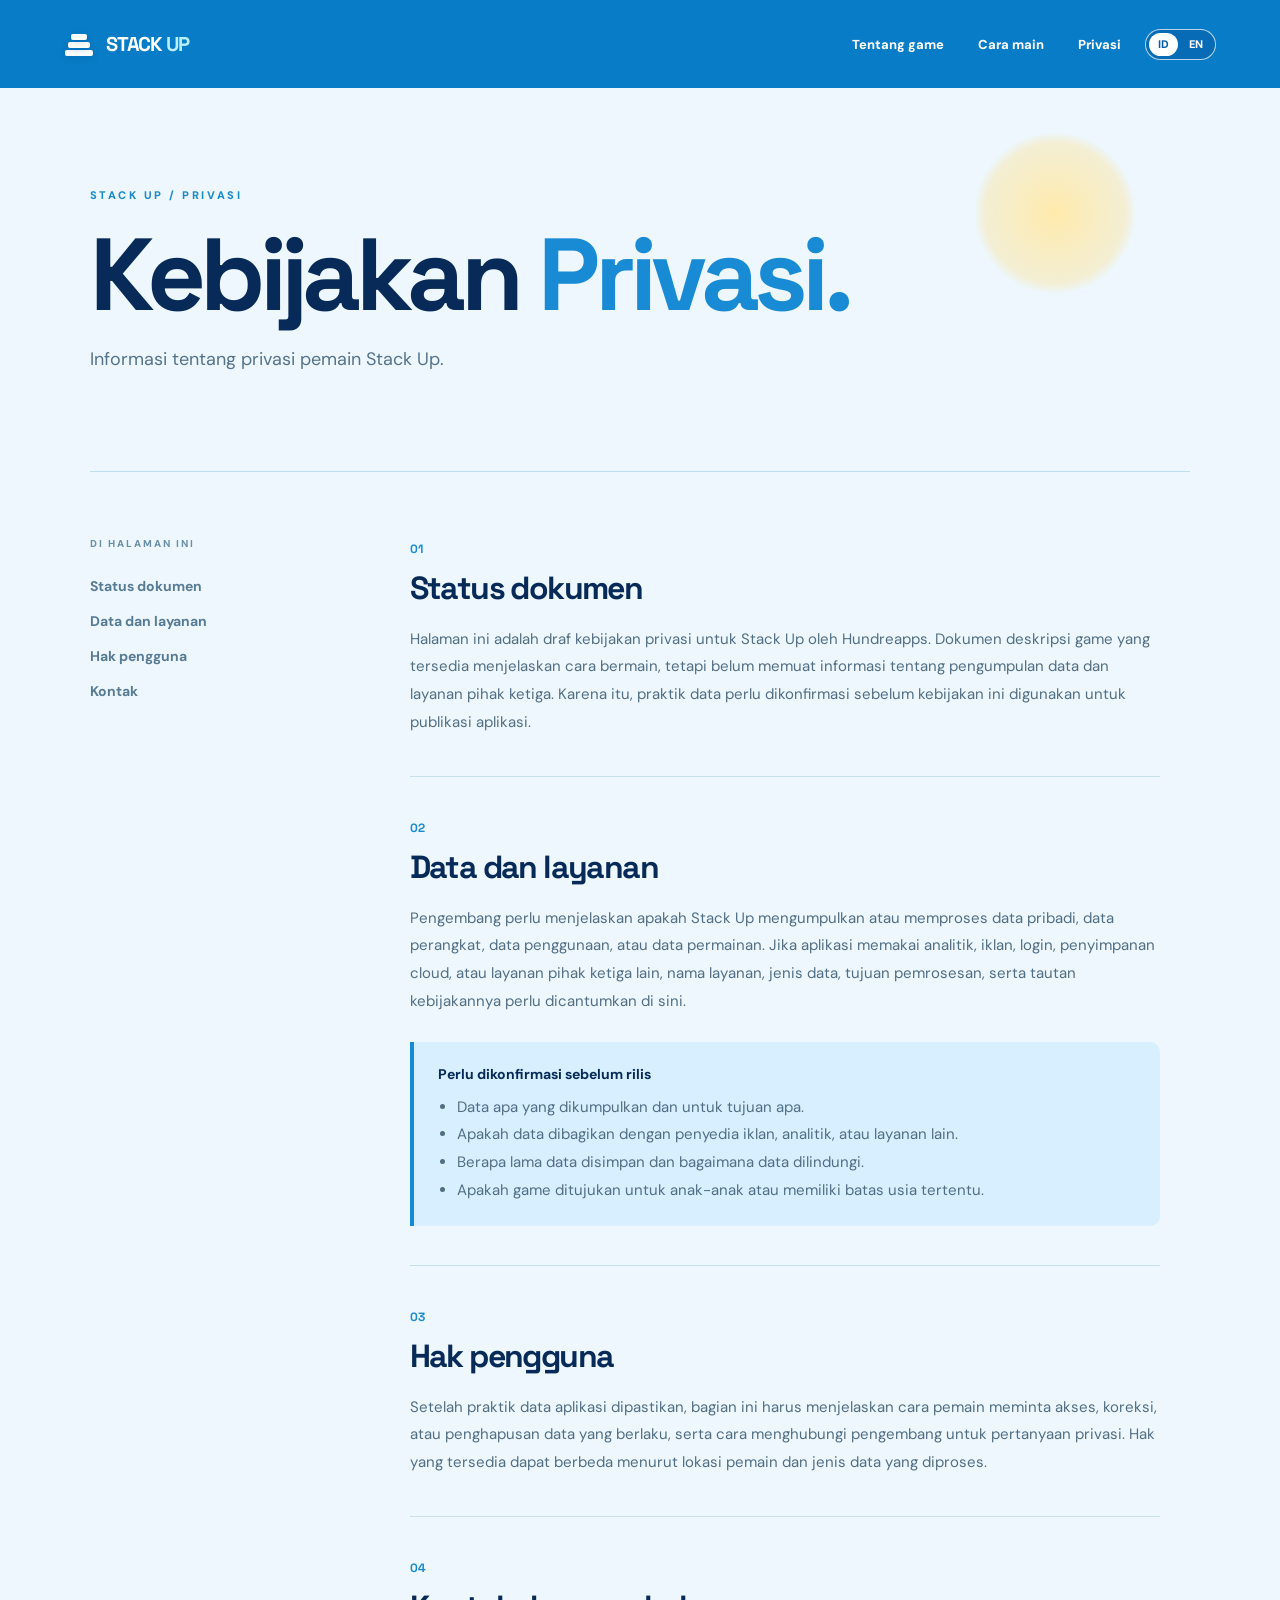
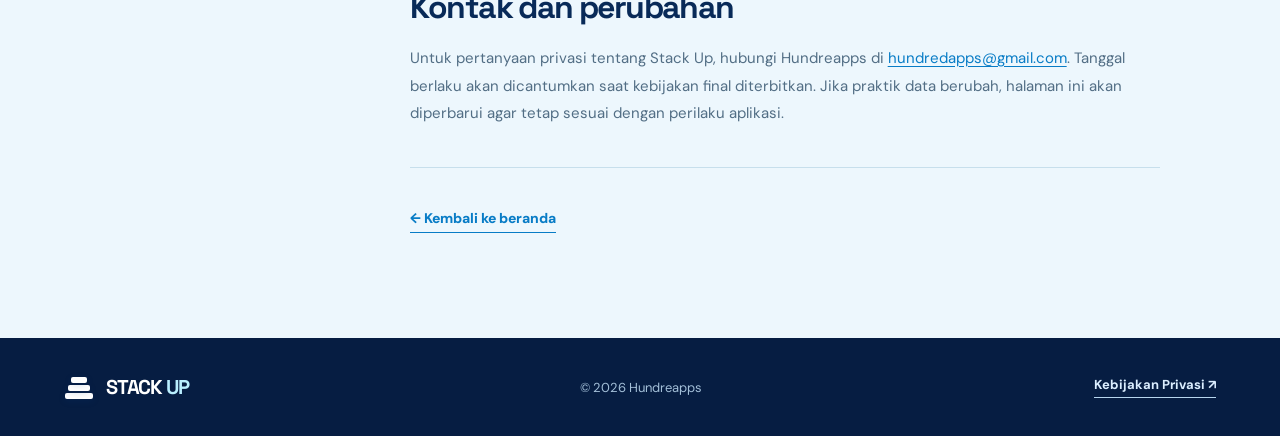
==== privacy-policy.html @ 64ad9313 "first" ====
<!doctype html>
<html lang="id">
  <head>
    <meta charset="utf-8" />
    <meta name="viewport" content="width=device-width, initial-scale=1" />
    <meta name="theme-color" content="#0b77c8" />
    <meta name="description" content="Informasi kebijakan privasi untuk game Stack Up." />
    <title>Kebijakan Privasi — Stack Up</title>
    <link rel="icon" href="./favicon.svg" type="image/svg+xml" />
    <link rel="preconnect" href="https://fonts.googleapis.com" />
    <link rel="preconnect" href="https://fonts.gstatic.com" crossorigin />
    <link href="https://fonts.googleapis.com/css2?family=DM+Sans:wght@400;500;600;700;800&family=Space+Grotesk:wght@500;600;700&display=swap" rel="stylesheet" />
    <link rel="stylesheet" href="./styles.css" />
    <script src="./main.js" defer></script>
  </head>
  <body class="policy-page">
    <header class="site-header"><a class="brand" href="./index.html" aria-label="Stack Up, kembali ke beranda" data-i18n-aria="homeLabel"><span class="brand-symbol" aria-hidden="true"><i></i><i></i><i></i></span><span>STACK <b>UP</b></span></a><div class="header-actions"><nav aria-label="Navigasi utama" data-i18n-aria="navLabel"><a href="./index.html#tentang" data-i18n="navAbout">Tentang game</a><a href="./index.html#cara-main" data-i18n="navHow">Cara main</a><a href="./privacy-policy.html" aria-current="page" data-i18n="navPrivacy">Privasi</a></nav><div class="language-switch" role="group" aria-label="Pilih bahasa" data-i18n-aria="languageLabel"><button type="button" data-language="id" aria-pressed="true">ID</button><button type="button" data-language="en" aria-pressed="false">EN</button></div></div></header>
    <main class="policy-main">
      <div class="policy-hero"><span class="eyebrow" data-i18n="policyEyebrow">STACK UP / PRIVASI</span><h1 data-i18n-html="policyHeading">Kebijakan <em>Privasi.</em></h1><p data-i18n="policyIntro">Informasi tentang privasi pemain Stack Up.</p></div>
      <div class="policy-layout"><aside class="policy-aside"><span data-i18n="policyToc">DI HALAMAN INI</span><a href="#status" data-i18n="statusTitle">Status dokumen</a><a href="#data" data-i18n="dataTitle">Data dan layanan</a><a href="#hak" data-i18n="rightsTitle">Hak pengguna</a><a href="#kontak" data-i18n="contactTitle">Kontak</a></aside><div class="policy-content">
        <section id="status"><span class="policy-number">01</span><h2 data-i18n="statusTitle">Status dokumen</h2><p data-i18n="statusBody">Halaman ini adalah draf kebijakan privasi untuk Stack Up oleh Hundreapps. Dokumen deskripsi game yang tersedia menjelaskan cara bermain, tetapi belum memuat informasi tentang pengumpulan data dan layanan pihak ketiga. Karena itu, praktik data perlu dikonfirmasi sebelum kebijakan ini digunakan untuk publikasi aplikasi.</p></section>
        <section id="data"><span class="policy-number">02</span><h2 data-i18n="dataTitle">Data dan layanan</h2><p data-i18n="dataBody">Pengembang perlu menjelaskan apakah Stack Up mengumpulkan atau memproses data pribadi, data perangkat, data penggunaan, atau data permainan. Jika aplikasi memakai analitik, iklan, login, penyimpanan cloud, atau layanan pihak ketiga lain, nama layanan, jenis data, tujuan pemrosesan, serta tautan kebijakannya perlu dicantumkan di sini.</p><div class="policy-callout"><strong data-i18n="verifyTitle">Perlu dikonfirmasi sebelum rilis</strong><ul><li data-i18n="verify1">Data apa yang dikumpulkan dan untuk tujuan apa.</li><li data-i18n="verify2">Apakah data dibagikan dengan penyedia iklan, analitik, atau layanan lain.</li><li data-i18n="verify3">Berapa lama data disimpan dan bagaimana data dilindungi.</li><li data-i18n="verify4">Apakah game ditujukan untuk anak-anak atau memiliki batas usia tertentu.</li></ul></div></section>
        <section id="hak"><span class="policy-number">03</span><h2 data-i18n="rightsTitle">Hak pengguna</h2><p data-i18n="rightsBody">Setelah praktik data aplikasi dipastikan, bagian ini harus menjelaskan cara pemain meminta akses, koreksi, atau penghapusan data yang berlaku, serta cara menghubungi pengembang untuk pertanyaan privasi. Hak yang tersedia dapat berbeda menurut lokasi pemain dan jenis data yang diproses.</p></section>
        <section id="kontak"><span class="policy-number">04</span><h2 data-i18n="contactHeading">Kontak dan perubahan</h2><p data-i18n-html="contactBody">Untuk pertanyaan privasi tentang Stack Up, hubungi Hundreapps di <a class="inline-link" href="mailto:hundredapps@gmail.com">hundredapps@gmail.com</a>. Tanggal berlaku akan dicantumkan saat kebijakan final diterbitkan. Jika praktik data berubah, halaman ini akan diperbarui agar tetap sesuai dengan perilaku aplikasi.</p></section>
        <a class="back-link" href="./index.html" data-i18n="backHome">← Kembali ke beranda</a>
      </div></div>
    </main>
    <footer class="site-footer"><a class="brand" href="./index.html"><span class="brand-symbol" aria-hidden="true"><i></i><i></i><i></i></span><span>STACK <b>UP</b></span></a><span>© <span id="year">2026</span> Hundreapps</span><a href="./privacy-policy.html"><span data-i18n="privacyFooter">Kebijakan Privasi</span> <span aria-hidden="true">↗</span></a></footer>
  </body>
</html>
---- styles.css ----
:root{--night:#082a58;--deep:#061d42;--blue:#086fbe;--sky:#1ea4ed;--ice:#dff5ff;--sun:#ffe08c;--paper:#f1f8fb;--muted:#58738b;font-family:'DM Sans',Arial,sans-serif;color:var(--night);background:var(--paper);font-synthesis:none}*{box-sizing:border-box}html{scroll-behavior:smooth}body{margin:0;min-width:320px}a{color:inherit;text-decoration:none}button{font:inherit}::selection{background:var(--sun);color:var(--deep)}.sr-only{position:absolute;width:1px;height:1px;padding:0;margin:-1px;overflow:hidden;clip:rect(0,0,0,0);white-space:nowrap;border:0}.site-header{height:88px;display:flex;justify-content:space-between;align-items:center;padding:0 clamp(24px,5vw,84px);position:relative;z-index:5}.hero-header{position:absolute;left:0;top:0;width:100%;color:#fff;text-shadow:0 2px 12px #06508e85}.brand{display:inline-flex;align-items:center;gap:12px;font-family:'Space Grotesk',Arial,sans-serif;font-weight:700;font-size:20px;letter-spacing:-1.2px;white-space:nowrap}.brand b{color:#b9efff}.brand-symbol{width:30px;height:30px;position:relative;display:inline-block}.brand-symbol i{position:absolute;height:6px;border-radius:2px;background:currentColor;box-shadow:0 2px 7px #003c7d30}.brand-symbol i:nth-child(1){width:28px;bottom:3px;left:1px}.brand-symbol i:nth-child(2){width:22px;bottom:11px;left:4px}.brand-symbol i:nth-child(3){width:16px;bottom:19px;left:7px}.site-header nav{display:flex;align-items:center;gap:34px;font-size:13px;font-weight:800}.site-header nav a{transition:opacity .2s}.site-header nav a:hover{opacity:.7}.poster-hero{position:relative;background:#1398e8;overflow:hidden}.poster-hero picture,.poster-hero img{display:block;width:100%}.poster-hero img{height:auto;min-height:600px;object-fit:cover;object-position:center top}.poster-hero:after{content:"";position:absolute;inset:auto 0 0;height:17%;background:linear-gradient(transparent,#061d42a0);pointer-events:none}.hero-scroll{position:absolute;z-index:2;left:clamp(24px,5vw,84px);bottom:32px;display:inline-flex;align-items:center;gap:12px;color:#fff;font-size:13px;font-weight:800;letter-spacing:.2px;text-shadow:0 2px 8px #071d42}.hero-scroll span{width:32px;height:32px;border:1px solid #ffffffa8;border-radius:50%;display:grid;place-items:center;font-size:18px}.tagline-band{min-height:82px;background:#061d42;color:#f4faff;display:flex;align-items:center;justify-content:center;gap:clamp(22px,5vw,80px);font-family:'Space Grotesk',Arial,sans-serif;font-size:clamp(13px,1.5vw,21px);font-weight:700;letter-spacing:.13em;text-align:center;padding:18px}.tagline-band i{font-style:normal;color:var(--sun)}.eyebrow{font-size:11px;font-weight:800;letter-spacing:.23em}.intro-section{max-width:1440px;margin:auto;display:grid;grid-template-columns:1fr 1fr;gap:10%;padding:135px clamp(24px,8vw,130px) 145px;background:var(--paper)}.intro-heading .eyebrow,.section-title .eyebrow{color:#0b8bd9}.intro-section h2,.steps-section h2,.closing-section h2,.policy-hero h1{font-family:'Space Grotesk',Arial,sans-serif;font-weight:700;line-height:1.04;letter-spacing:-.055em}.intro-section h2{font-size:clamp(55px,6vw,88px);margin:20px 0 0}.intro-section h2 em{font-style:normal;color:#168dcf}.intro-copy{padding-top:20px}.intro-copy p{font-size:clamp(16px,1.4vw,19px);line-height:1.85;color:#45617c;margin:0 0 20px}.intro-copy strong{color:#0879c5}.pill-link{display:inline-flex;align-items:center;gap:25px;border-radius:100px;background:#087dc8;color:#fff;padding:15px 20px;font-size:13px;font-weight:800;margin-top:13px;box-shadow:0 8px 18px #0679c42a;transition:transform .2s,box-shadow .2s}.pill-link:hover{transform:translateY(-3px);box-shadow:0 12px 22px #0679c440}.steps-section{background:linear-gradient(180deg,#d5efff 0%,#a8dafa 100%);padding:110px clamp(24px,7vw,110px) 125px;overflow:hidden}.section-title{max-width:1250px;margin:0 auto 50px}.steps-section h2{font-size:clamp(43px,4.5vw,67px);margin:17px 0 0}.steps-section h2 em{font-style:normal;color:#087cc6}.steps-grid{max-width:1250px;margin:auto;display:grid;grid-template-columns:repeat(3,1fr);gap:18px}.step-card{border:1px solid #fff9;border-radius:20px;background:#ffffffce;padding:34px 29px 37px;min-height:354px;box-shadow:0 14px 35px #0b59991c;transition:transform .2s}.step-card:hover{transform:translateY(-5px)}.step-art{height:125px;position:relative}.art-stack span,.art-cut span{display:block;position:absolute;height:25px;border-radius:4px;box-shadow:inset 0 -6px 0 #06448725}.art-stack span:nth-child(1){width:95px;left:15px;bottom:14px;background:#155caa}.art-stack span:nth-child(2){width:76px;left:25px;bottom:39px;background:#2ca3e7}.art-stack span:nth-child(3){width:56px;left:35px;bottom:64px;background:#91d9f8}.art-perfect span{width:76px;height:76px;border-radius:50%;display:grid;place-items:center;background:#ffdb7c;color:#fff;font-size:52px;text-shadow:0 3px 5px #bc842a40;box-shadow:0 8px 0 #f2ba53,0 12px 30px #f4b74960;margin:7px 0 0 24px}.art-cut span:first-child{width:95px;left:13px;bottom:28px;background:#155caa}.art-cut span:last-child{width:25px;left:91px;bottom:16px;background:#38aaf0;transform:rotate(18deg)}.step-index{color:#087cc6;font-size:10px;font-weight:800;letter-spacing:.18em}.step-card h3{font-family:'Space Grotesk',Arial,sans-serif;font-size:26px;letter-spacing:-.04em;margin:13px 0 10px}.step-card p{font-size:14px;line-height:1.75;color:#58738b;margin:0;max-width:310px}.closing-section{background:radial-gradient(circle at 50% 52%,#247fd0 0%,#0d4d98 43%,#062955 100%);color:#fff;text-align:center;padding:130px 24px 140px;position:relative;overflow:hidden;isolation:isolate}.sun-disc{position:absolute;z-index:-1;width:440px;height:440px;border-radius:50%;background:radial-gradient(circle,#ffe79a 0%,#ffdc78 48%,#f6c96c00 72%);left:50%;top:50%;transform:translate(-50%,-48%);opacity:.4}.closing-section .eyebrow{color:#ffe9a9}.closing-section h2{font-size:clamp(50px,6vw,84px);margin:24px 0}.closing-section h2 em{font-style:normal;color:#a4e7ff}.closing-section p{font-size:20px;font-weight:700;color:#e7f5ff;margin:0}.site-footer{background:#061d42;color:#dbeeff;display:flex;align-items:center;justify-content:space-between;gap:20px;padding:34px clamp(24px,5vw,84px);font-size:13px}.site-footer>span{color:#a3bfd8}.site-footer>a:last-child{font-weight:700;border-bottom:1px solid #b6d6ee;padding-bottom:4px}.site-footer .brand{color:#fff}
/* Privacy page */
.policy-page{background:#edf7fd}.policy-page .site-header{background:#087cc6;color:#fff}.policy-main{max-width:1440px;margin:auto;padding:0 clamp(24px,7vw,110px) 110px}.policy-hero{padding:95px 0 82px;border-bottom:1px solid #bfdcec;position:relative}.policy-hero:before{content:"";position:absolute;right:5%;top:45px;width:160px;height:160px;border-radius:50%;background:radial-gradient(circle,#ffeaac,#ffdf8759 62%,transparent 72%);pointer-events:none}.policy-hero .eyebrow{color:#168aca}.policy-hero h1{font-size:clamp(61px,8vw,105px);margin:18px 0}.policy-hero h1 em{font-style:normal;color:#188bd4}.policy-hero>p{color:#56738b;font-size:18px}.policy-layout{display:grid;grid-template-columns:210px 1fr;gap:10%;padding-top:65px}.policy-aside{display:flex;flex-direction:column;align-items:start;gap:17px;align-self:start;position:sticky;top:30px}.policy-aside>span{font-size:10px;font-weight:800;letter-spacing:.2em;color:#698fa9;margin-bottom:10px}.policy-aside a{font-size:14px;font-weight:700;color:#587b95}.policy-aside a:hover{color:#087cc6}.policy-content{max-width:750px}.policy-content section{scroll-margin-top:30px;padding-bottom:39px;margin-bottom:39px;border-bottom:1px solid #c7dfec}.policy-number{font-family:'Space Grotesk',Arial,sans-serif;font-size:12px;font-weight:700;color:#168bcf}.policy-content h2{font-family:'Space Grotesk',Arial,sans-serif;font-size:32px;letter-spacing:-.05em;margin:10px 0 18px}.policy-content p,.policy-content li{font-size:15px;line-height:1.85;color:#526e85}.policy-content p{margin:0}.policy-callout{background:#d7efff;border-left:4px solid #168bd3;padding:21px 24px;margin-top:26px;border-radius:0 10px 10px 0}.policy-callout strong{font-size:14px}.policy-callout ul{margin:10px 0 0;padding-left:19px}.inline-link{text-decoration:underline;text-underline-offset:3px;color:#087cc6}.back-link{font-size:14px;font-weight:800;border-bottom:1px solid currentColor;padding-bottom:5px;color:#087cc6}
@media(max-width:900px){.intro-section{gap:6%;padding-top:95px;padding-bottom:105px}.steps-grid{gap:12px}.step-card{padding:25px 20px}.policy-layout{grid-template-columns:160px 1fr;gap:7%}}
@media(max-width:700px){.site-header{height:68px;padding:0 20px}.brand{font-size:17px;gap:8px}.brand-symbol{transform:scale(.8);transform-origin:left center;width:25px}.site-header nav{gap:18px;font-size:12px}.site-header nav a:first-child{display:none}.poster-hero img{min-height:0;width:100%;height:auto}.hero-scroll{left:20px;bottom:18px;font-size:11px}.hero-scroll span{width:27px;height:27px}.tagline-band{min-height:62px;gap:14px;font-size:11px;letter-spacing:.07em}.intro-section{display:block;padding:82px 24px 88px}.intro-section h2{font-size:59px}.intro-copy{padding-top:25px}.intro-copy p{font-size:16px}.steps-section{padding:85px 24px 95px}.steps-section h2{font-size:45px}.steps-grid{grid-template-columns:1fr}.step-card{min-height:270px;padding:25px 27px}.step-art{height:95px}.closing-section{padding:105px 24px 115px}.closing-section h2{font-size:51px}.closing-section p{font-size:17px}.site-footer{padding:30px 24px;flex-wrap:wrap}.site-footer>span{order:3;width:100%}.policy-main{padding:0 24px 80px}.policy-hero{padding:75px 0 60px}.policy-hero:before{width:115px;height:115px;right:0}.policy-hero h1{font-size:62px}.policy-layout{display:block;padding-top:35px}.policy-aside{position:static;flex-direction:row;flex-wrap:wrap;gap:12px 19px;padding-bottom:38px}.policy-aside>span{width:100%;margin-bottom:0}.policy-aside a{font-size:12px}.policy-content h2{font-size:29px}}
@media(prefers-reduced-motion:reduce){html{scroll-behavior:auto}.pill-link,.step-card{transition:none}}
.poster-hero img{min-height:0}
.header-actions{display:flex;align-items:center;gap:24px}.language-switch{display:inline-flex;align-items:center;gap:2px;padding:3px;border:1px solid #ffffffb8;border-radius:100px;background:#075ba57d;white-space:nowrap}.language-switch button{border:0;border-radius:100px;background:transparent;color:#fff;padding:6px 9px;font-size:11px;font-weight:800;line-height:1;cursor:pointer}.language-switch button[aria-pressed="true"]{background:#fff;color:#075caa}.language-switch button:focus-visible{outline:2px solid #ffe08c;outline-offset:2px}
@media(max-width:700px){.header-actions{gap:10px}.site-header nav{gap:12px;font-size:11px}.language-switch button{padding:5px 7px;font-size:10px}}
@media(max-width:380px){.site-header{padding:0 12px}.site-header nav a:nth-child(2){display:none}}
.hero-scroll span[aria-hidden="true"]{flex:none}.hero-scroll span[data-i18n]{display:inline;width:auto;height:auto;border:0;border-radius:0;white-space:nowrap;font-size:inherit}
@media(max-width:700px){.tagline-band{flex-wrap:wrap;gap:8px 12px;padding:14px 18px}}
@media(max-width:380px){.tagline-band{font-size:10px;gap:7px 9px}}
@media(max-width:700px){.tagline-band{display:grid;grid-template-columns:max-content 12px max-content;justify-content:center;align-items:center;column-gap:10px;row-gap:8px}.tagline-band i:nth-child(4){display:none}}
.steps-grid{grid-template-columns:repeat(4,minmax(0,1fr))}.art-focus span{position:absolute;display:block;border-radius:50%}.art-focus span:nth-child(1){width:86px;height:86px;left:18px;top:10px;border:9px solid #2b9fe0;box-shadow:0 10px 22px #0b77c832}.art-focus span:nth-child(2){width:48px;height:48px;left:37px;top:29px;border:8px solid #165caa}.art-focus span:nth-child(3){width:16px;height:16px;left:53px;top:45px;background:#ffcf66}
@media(max-width:1100px){.steps-grid{grid-template-columns:repeat(2,minmax(0,1fr))}}
@media(max-width:700px){.steps-grid{grid-template-columns:1fr}}
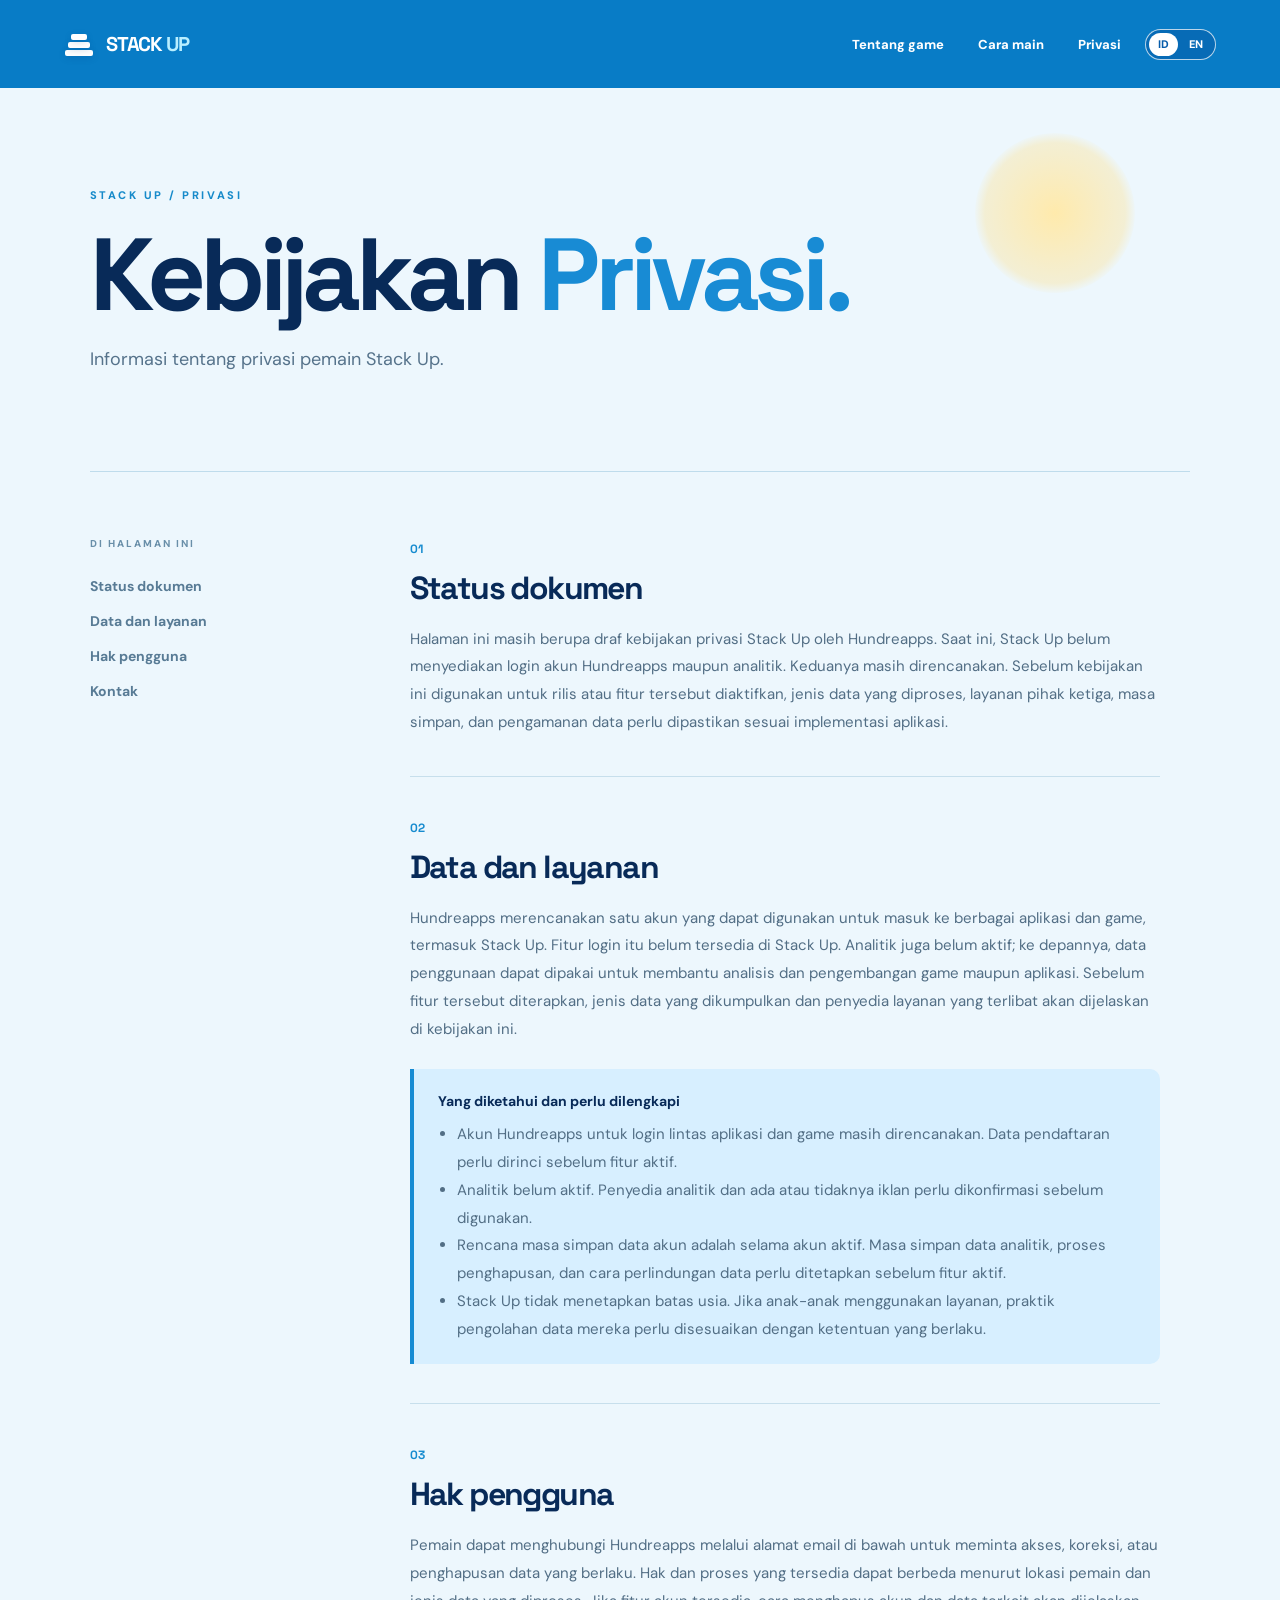
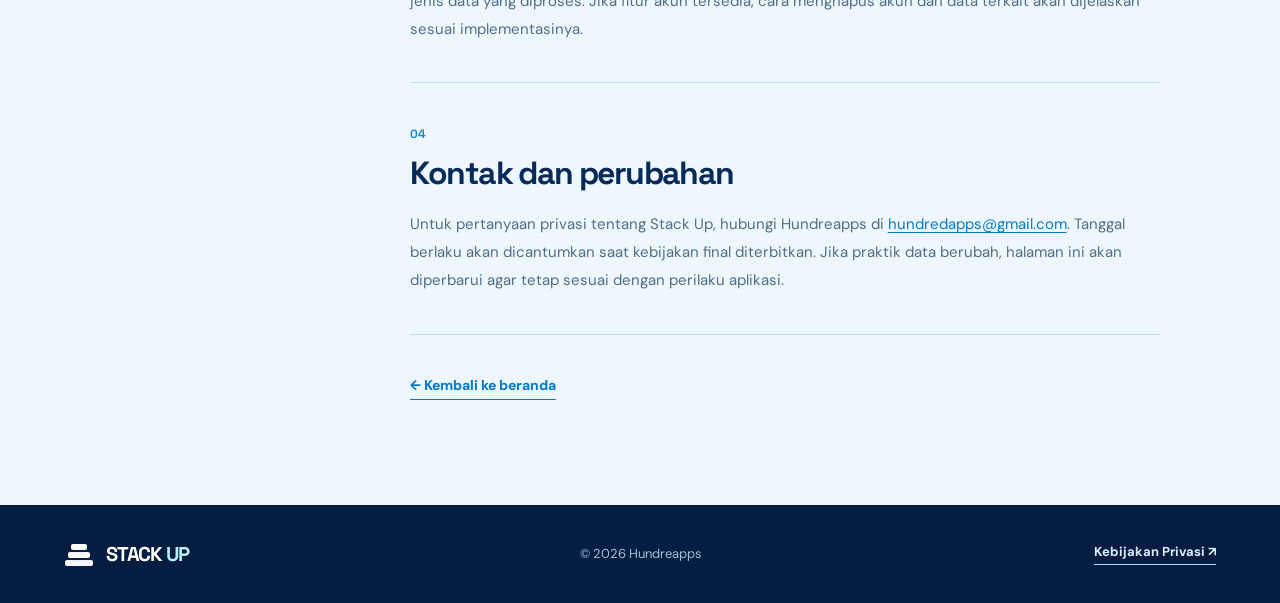
==== commit ac03b5f6: "update privacy" ====
--- a/privacy-policy.html
+++ b/privacy-policy.html
@@ -5,6 +5,19 @@
     <meta name="viewport" content="width=device-width, initial-scale=1" />
     <meta name="theme-color" content="#0b77c8" />
     <meta name="description" content="Informasi kebijakan privasi untuk game Stack Up." />
+    <link rel="canonical" href="https://stackup-website.vercel.app/privacy-policy.html" />
+    <meta property="og:type" content="website" />
+    <meta property="og:site_name" content="Stack Up" />
+    <meta property="og:url" content="https://stackup-website.vercel.app/privacy-policy.html" />
+    <meta property="og:title" content="Kebijakan Privasi — Stack Up" />
+    <meta property="og:description" content="Informasi privasi untuk pemain Stack Up." />
+    <meta property="og:image" content="https://stackup-website.vercel.app/assets/stack-up-share-square.png" />
+    <meta property="og:image:type" content="image/png" />
+    <meta property="og:image:width" content="1254" />
+    <meta property="og:image:height" content="1254" />
+    <meta property="og:image:alt" content="Logo Stack Up berwarna biru di atas latar langit cerah." />
+    <meta name="twitter:card" content="summary_large_image" />
+    <meta name="twitter:image" content="https://stackup-website.vercel.app/assets/stack-up-share-square.png" />
     <title>Kebijakan Privasi — Stack Up</title>
     <link rel="icon" href="./favicon.svg" type="image/svg+xml" />
     <link rel="preconnect" href="https://fonts.googleapis.com" />
@@ -18,9 +31,9 @@
     <main class="policy-main">
       <div class="policy-hero"><span class="eyebrow" data-i18n="policyEyebrow">STACK UP / PRIVASI</span><h1 data-i18n-html="policyHeading">Kebijakan <em>Privasi.</em></h1><p data-i18n="policyIntro">Informasi tentang privasi pemain Stack Up.</p></div>
       <div class="policy-layout"><aside class="policy-aside"><span data-i18n="policyToc">DI HALAMAN INI</span><a href="#status" data-i18n="statusTitle">Status dokumen</a><a href="#data" data-i18n="dataTitle">Data dan layanan</a><a href="#hak" data-i18n="rightsTitle">Hak pengguna</a><a href="#kontak" data-i18n="contactTitle">Kontak</a></aside><div class="policy-content">
-        <section id="status"><span class="policy-number">01</span><h2 data-i18n="statusTitle">Status dokumen</h2><p data-i18n="statusBody">Halaman ini adalah draf kebijakan privasi untuk Stack Up oleh Hundreapps. Dokumen deskripsi game yang tersedia menjelaskan cara bermain, tetapi belum memuat informasi tentang pengumpulan data dan layanan pihak ketiga. Karena itu, praktik data perlu dikonfirmasi sebelum kebijakan ini digunakan untuk publikasi aplikasi.</p></section>
-        <section id="data"><span class="policy-number">02</span><h2 data-i18n="dataTitle">Data dan layanan</h2><p data-i18n="dataBody">Pengembang perlu menjelaskan apakah Stack Up mengumpulkan atau memproses data pribadi, data perangkat, data penggunaan, atau data permainan. Jika aplikasi memakai analitik, iklan, login, penyimpanan cloud, atau layanan pihak ketiga lain, nama layanan, jenis data, tujuan pemrosesan, serta tautan kebijakannya perlu dicantumkan di sini.</p><div class="policy-callout"><strong data-i18n="verifyTitle">Perlu dikonfirmasi sebelum rilis</strong><ul><li data-i18n="verify1">Data apa yang dikumpulkan dan untuk tujuan apa.</li><li data-i18n="verify2">Apakah data dibagikan dengan penyedia iklan, analitik, atau layanan lain.</li><li data-i18n="verify3">Berapa lama data disimpan dan bagaimana data dilindungi.</li><li data-i18n="verify4">Apakah game ditujukan untuk anak-anak atau memiliki batas usia tertentu.</li></ul></div></section>
-        <section id="hak"><span class="policy-number">03</span><h2 data-i18n="rightsTitle">Hak pengguna</h2><p data-i18n="rightsBody">Setelah praktik data aplikasi dipastikan, bagian ini harus menjelaskan cara pemain meminta akses, koreksi, atau penghapusan data yang berlaku, serta cara menghubungi pengembang untuk pertanyaan privasi. Hak yang tersedia dapat berbeda menurut lokasi pemain dan jenis data yang diproses.</p></section>
+        <section id="status"><span class="policy-number">01</span><h2 data-i18n="statusTitle">Status dokumen</h2><p data-i18n="statusBody">Halaman ini masih berupa draf kebijakan privasi Stack Up oleh Hundreapps. Saat ini, Stack Up belum menyediakan login akun Hundreapps maupun analitik. Keduanya masih direncanakan. Sebelum kebijakan ini digunakan untuk rilis atau fitur tersebut diaktifkan, jenis data yang diproses, layanan pihak ketiga, masa simpan, dan pengamanan data perlu dipastikan sesuai implementasi aplikasi.</p></section>
+        <section id="data"><span class="policy-number">02</span><h2 data-i18n="dataTitle">Data dan layanan</h2><p data-i18n="dataBody">Hundreapps merencanakan satu akun yang dapat digunakan untuk masuk ke berbagai aplikasi dan game, termasuk Stack Up. Fitur login itu belum tersedia di Stack Up. Analitik juga belum aktif; ke depannya, data penggunaan dapat dipakai untuk membantu analisis dan pengembangan game maupun aplikasi. Sebelum fitur tersebut diterapkan, jenis data yang dikumpulkan dan penyedia layanan yang terlibat akan dijelaskan di kebijakan ini.</p><div class="policy-callout"><strong data-i18n="verifyTitle">Yang diketahui dan perlu dilengkapi</strong><ul><li data-i18n="verify1">Akun Hundreapps untuk login lintas aplikasi dan game masih direncanakan. Data pendaftaran perlu dirinci sebelum fitur aktif.</li><li data-i18n="verify2">Analitik belum aktif. Penyedia analitik dan ada atau tidaknya iklan perlu dikonfirmasi sebelum digunakan.</li><li data-i18n="verify3">Rencana masa simpan data akun adalah selama akun aktif. Masa simpan data analitik, proses penghapusan, dan cara perlindungan data perlu ditetapkan sebelum fitur aktif.</li><li data-i18n="verify4">Stack Up tidak menetapkan batas usia. Jika anak-anak menggunakan layanan, praktik pengolahan data mereka perlu disesuaikan dengan ketentuan yang berlaku.</li></ul></div></section>
+        <section id="hak"><span class="policy-number">03</span><h2 data-i18n="rightsTitle">Hak pengguna</h2><p data-i18n="rightsBody">Pemain dapat menghubungi Hundreapps melalui alamat email di bawah untuk meminta akses, koreksi, atau penghapusan data yang berlaku. Hak dan proses yang tersedia dapat berbeda menurut lokasi pemain dan jenis data yang diproses. Jika fitur akun tersedia, cara menghapus akun dan data terkait akan dijelaskan sesuai implementasinya.</p></section>
         <section id="kontak"><span class="policy-number">04</span><h2 data-i18n="contactHeading">Kontak dan perubahan</h2><p data-i18n-html="contactBody">Untuk pertanyaan privasi tentang Stack Up, hubungi Hundreapps di <a class="inline-link" href="mailto:hundredapps@gmail.com">hundredapps@gmail.com</a>. Tanggal berlaku akan dicantumkan saat kebijakan final diterbitkan. Jika praktik data berubah, halaman ini akan diperbarui agar tetap sesuai dengan perilaku aplikasi.</p></section>
         <a class="back-link" href="./index.html" data-i18n="backHome">← Kembali ke beranda</a>
       </div></div>
--- a/styles.css
+++ b/styles.css
@@ -15,3 +15,5 @@
 .steps-grid{grid-template-columns:repeat(4,minmax(0,1fr))}.art-focus span{position:absolute;display:block;border-radius:50%}.art-focus span:nth-child(1){width:86px;height:86px;left:18px;top:10px;border:9px solid #2b9fe0;box-shadow:0 10px 22px #0b77c832}.art-focus span:nth-child(2){width:48px;height:48px;left:37px;top:29px;border:8px solid #165caa}.art-focus span:nth-child(3){width:16px;height:16px;left:53px;top:45px;background:#ffcf66}
 @media(max-width:1100px){.steps-grid{grid-template-columns:repeat(2,minmax(0,1fr))}}
 @media(max-width:700px){.steps-grid{grid-template-columns:1fr}}
+.closing-section .closing-focus{margin-top:14px;color:#cce9ff;font-size:16px;font-weight:500}
+@media(max-width:700px){.closing-section .closing-focus{font-size:14px}}
